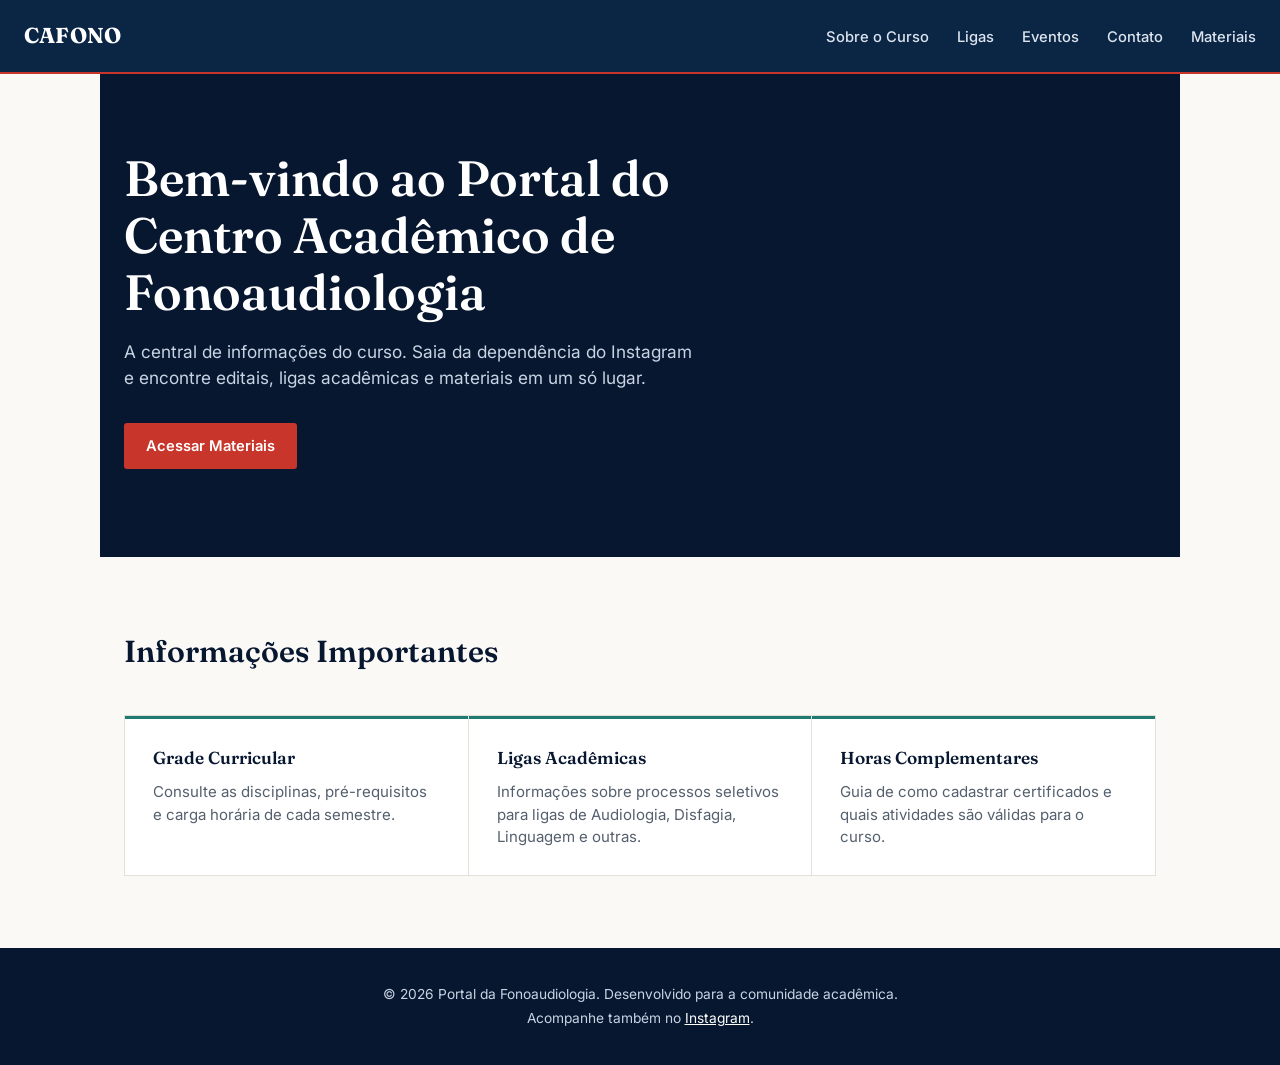
==== index.html @ 1cdaa9bd "asdadas" ====
<!DOCTYPE html>
<html lang="pt-BR">
<head>
    <meta charset="UTF-8">
    <meta name="viewport" content="width=device-width, initial-scale=1.0">
    <title>Portal da Fonoaudiologia</title>
    <link rel="stylesheet" href="stylecssnovo.css">
    <link href="https://fonts.googleapis.com/css2?family=Fraunces:opsz,wght@9..144,400;9..144,500;9..144,600;9..144,700&family=Inter:wght@400;500;600;700&display=swap" rel="stylesheet">
</head>
<body>

    <header>
        <div class="logo">CAFONO</div>
        <nav>
            <ul>
                <li><a href="sobre.html" target="_blank">Sobre o Curso</a></li>
                <li><a href="ligas.html">Ligas</a>
                <li><a href="#eventos">Eventos</a></li>
                <li><a href="#contato">Contato</a></li>
                <li><a href="materiais.html">Materiais</a></li>
            </ul>
        </nav>
    </header>

    <section class="hero">
        <h1>Bem-vindo ao Portal do Centro Acadêmico de Fonoaudiologia</h1>
        <p>A central de informações do curso. Saia da dependência do Instagram e encontre editais, ligas acadêmicas e materiais em um só lugar.</p>
        <a href="materiais.html" class="btn">Acessar Materiais</a>
    </section>

    <section id="sobre" class="info-section">
        <h2>Informações Importantes</h2>
        <div class="cards">
            <div class="card">
                <h3>Grade Curricular</h3>
                <p>Consulte as disciplinas, pré-requisitos e carga horária de cada semestre.</p>
            </div>
            <div class="card">
                <h3>Ligas Acadêmicas</h3>
                <p>Informações sobre processos seletivos para ligas de Audiologia, Disfagia, Linguagem e outras.</p>
            </div>
            <div class="card">
                <h3>Horas Complementares</h3>
                <p>Guia de como cadastrar certificados e quais atividades são válidas para o curso.</p>
            </div>
        </div>
    </section>

    <footer>
        <p>&copy; 2026 Portal da Fonoaudiologia. Desenvolvido para a comunidade acadêmica.</p>
        <p>Acompanhe também no <a href="https://www.instagram.com/cafono.unb/">Instagram</a>.</p>
    </footer>

</body>
</html>
---- stylecssnovo.css ----
:root{
  --navy: #0B2545;
  --navy-deep: #071730;
  --teal: #1F7A72;
  --red: #C8352B;
  --bg: #FAF9F6;
  --paper: #FFFFFF;
  --ink: #1A1A1A;
  --ink-soft: #55606E;
  --line: #E4E0D8;
  --max: 1080px;
}

*{ box-sizing: border-box; }
html{ scroll-behavior: smooth; }
body{
  margin:0;
  background: var(--bg);
  color: var(--ink);
  font-family: 'Inter', sans-serif;
  line-height: 1.5;
  -webkit-font-smoothing: antialiased;
}
h1,h2,h3{
  font-family: 'Fraunces', serif;
  margin: 0;
  color: var(--navy-deep);
}
a{ color: inherit; }
p{ margin: 0; }

/* ---------- HEADER ---------- */
header{
  background: var(--navy);
  color: #fff;
  display: flex;
  align-items: center;
  justify-content: space-between;
  padding: 20px 24px;
  flex-wrap: wrap;
  gap: 12px;
  border-bottom: 2px solid var(--red);
}
.logo{
  font-family: 'Fraunces', serif;
  font-weight: 700;
  font-size: 1.35rem;
  letter-spacing: 0.01em;
}
header nav ul{
  display: flex;
  gap: 28px;
  list-style: none;
  margin: 0;
  padding: 0;
  flex-wrap: wrap;
}
header nav ul li a{
  text-decoration: none;
  color: #DCE4EE;
  font-size: 0.92rem;
  font-weight: 500;
  padding-bottom: 4px;
  border-bottom: 1px solid transparent;
  transition: color .15s ease, border-color .15s ease;
}
header nav ul li a:hover{
  color: #fff;
  border-bottom-color: var(--red);
}

/* ---------- HERO ---------- */
.hero{
  background: var(--navy-deep);
  color: #fff;
  padding: 76px 24px 88px;
  text-align: left;
  max-width: var(--max);
  margin: 0 auto;
}
.hero h1{
  color: #fff;
  font-size: clamp(2.1rem, 4vw, 3.1rem);
  font-weight: 600;
  max-width: 18ch;
  line-height: 1.15;
  margin: 0 0 18px;
}
.hero p{
  max-width: 52ch;
  color: #C9D4E3;
  font-size: 1.08rem;
  margin-bottom: 32px;
}
.btn{
  display: inline-block;
  background: var(--red);
  color: #fff;
  padding: 12px 22px;
  border-radius: 3px;
  font-weight: 600;
  font-size: 0.92rem;
  text-decoration: none;
  transition: background .15s ease;
}
.btn:hover{ background: #a92a22; }

/* ---------- INFO SECTION ---------- */
.info-section{
  max-width: var(--max);
  margin: 0 auto;
  padding: 72px 24px;
}
.info-section > h2{
  font-size: 1.9rem;
  font-weight: 600;
  margin-bottom: 40px;
}
.cards{
  display: grid;
  grid-template-columns: repeat(3, 1fr);
  gap: 1px;
  background: var(--line);
  border: 1px solid var(--line);
}
.card{
  background: var(--paper);
  padding: 26px 28px;
  border-top: 3px solid var(--teal);
}
.card h3{
  font-size: 1.08rem;
  font-weight: 600;
  margin-bottom: 10px;
}
.card p{
  color: var(--ink-soft);
  font-size: 0.94rem;
}

/* ---------- FOOTER ---------- */
footer{
  background: var(--navy-deep);
  color: #C9D4E3;
  padding: 32px 24px;
  font-size: 0.86rem;
  text-align: center;
}
footer p{ margin: 4px 0; }
footer a{
  color: #fff;
  text-decoration: underline;
}

@media (max-width: 720px){
  .cards{ grid-template-columns: 1fr; }
  header nav ul{ gap: 16px; }
}
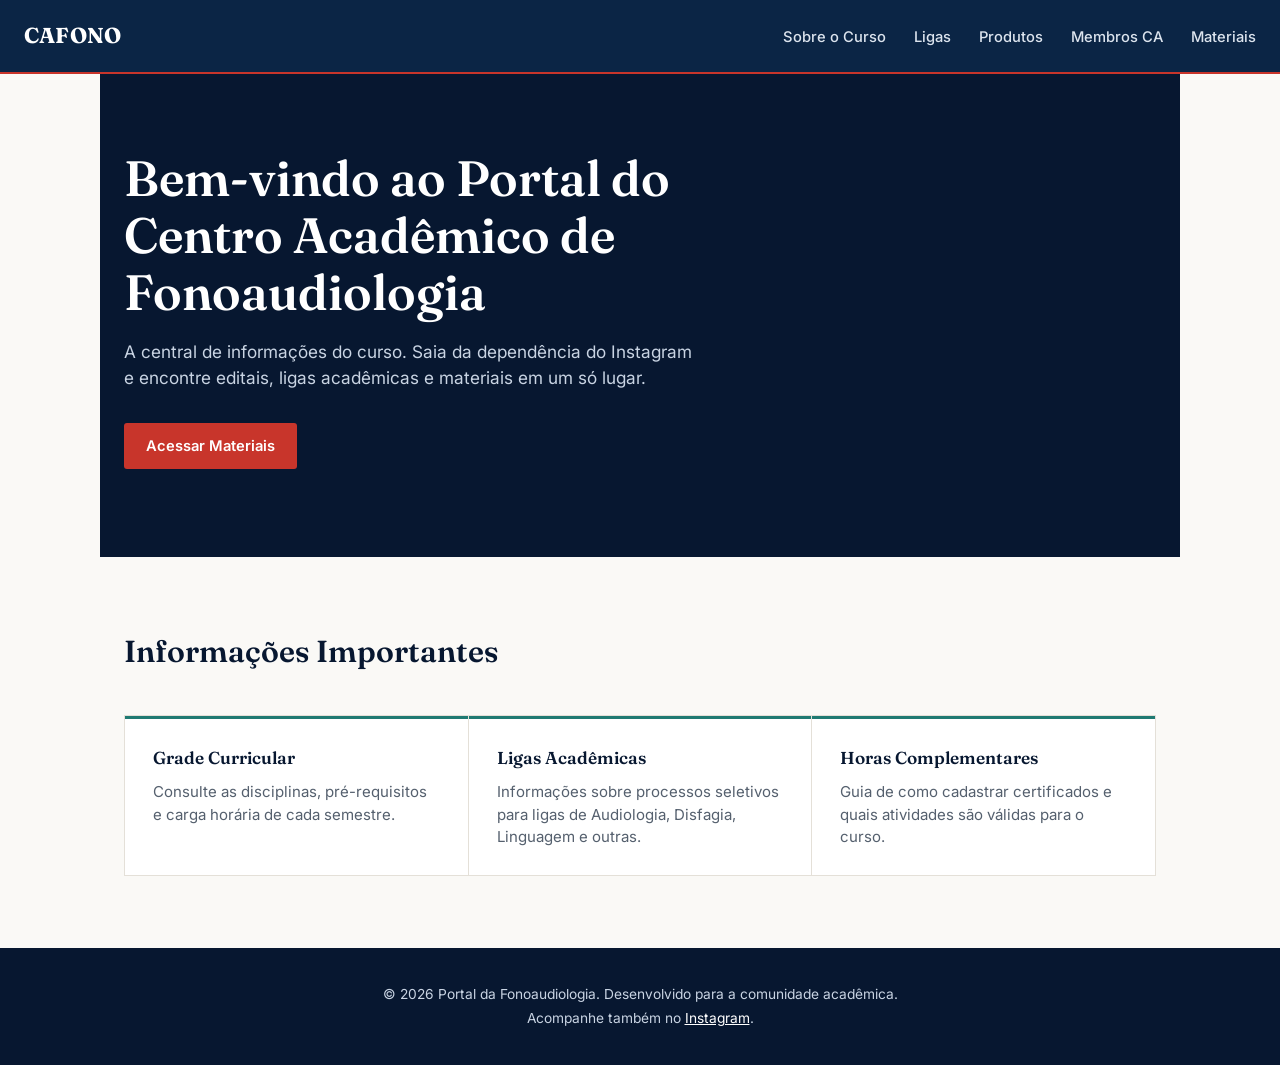
==== commit 3a5e45bb: "Update commit message to reflect changes made to the website, including adding new product ordering " ====
--- a/index.html
+++ b/index.html
@@ -13,11 +13,11 @@
         <div class="logo">CAFONO</div>
         <nav>
             <ul>
-                <li><a href="sobre.html" target="_blank">Sobre o Curso</a></li>
+                <li><a href="sobre.html">Sobre o Curso</a>
                 <li><a href="ligas.html">Ligas</a>
-                <li><a href="#eventos">Eventos</a></li>
-                <li><a href="#contato">Contato</a></li>
-                <li><a href="materiais.html">Materiais</a></li>
+                <li><a href="produtos.html">Produtos</a>
+                <li><a href="membrosca.html">Membros CA</a>
+                <li><a href="materiais.html">Materiais</a>  
             </ul>
         </nav>
     </header>
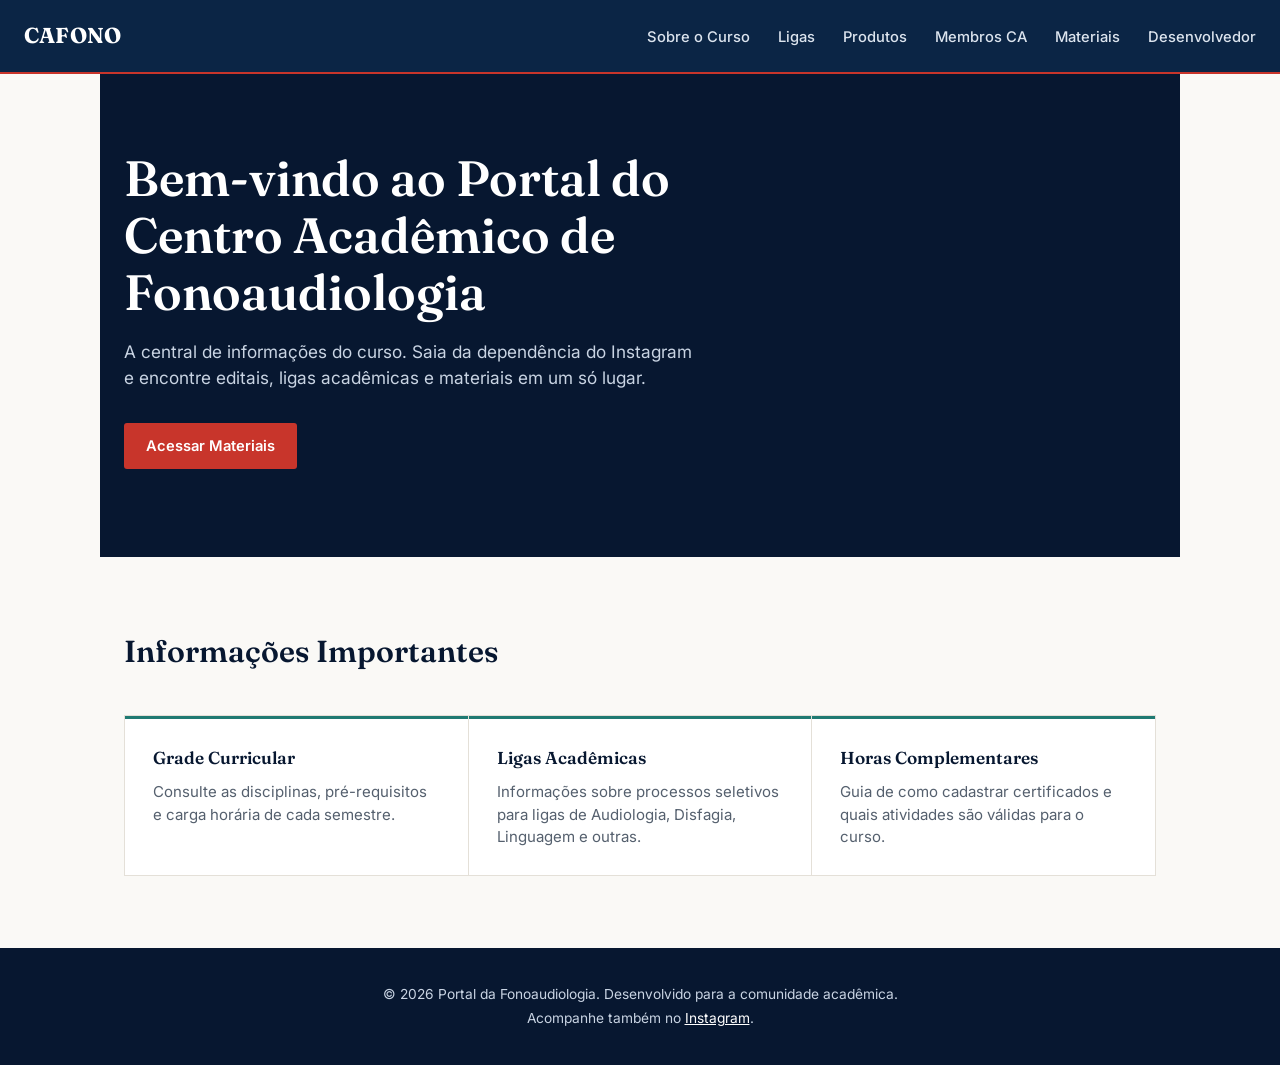
==== commit 41fdcddc: "Much updates have been made to the website, including the addition of a new developer page, updates " ====
--- a/index.html
+++ b/index.html
@@ -18,6 +18,7 @@
                 <li><a href="produtos.html">Produtos</a>
                 <li><a href="membrosca.html">Membros CA</a>
                 <li><a href="materiais.html">Materiais</a>  
+                <li><a href="desenvolvedor.html">Desenvolvedor</a>
             </ul>
         </nav>
     </header>
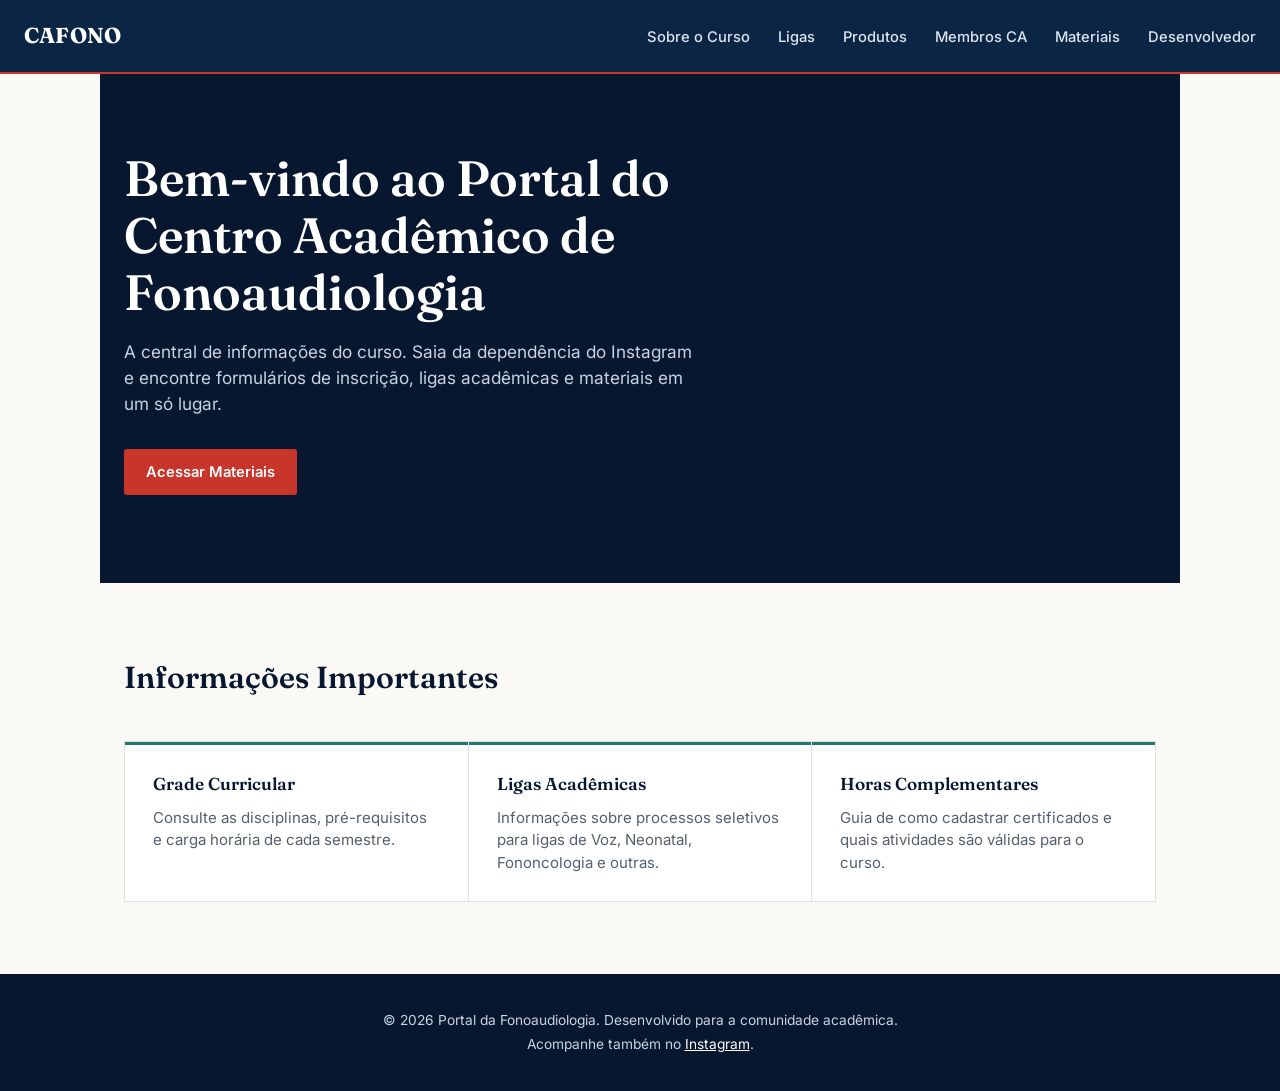
==== commit 6843a9d3: "Update of the navigation menu in sobre.html to include a link to the homepage and remove the comment" ====
--- a/index.html
+++ b/index.html
@@ -25,7 +25,7 @@
 
     <section class="hero">
         <h1>Bem-vindo ao Portal do Centro Acadêmico de Fonoaudiologia</h1>
-        <p>A central de informações do curso. Saia da dependência do Instagram e encontre editais, ligas acadêmicas e materiais em um só lugar.</p>
+        <p>A central de informações do curso. Saia da dependência do Instagram e encontre formulários de inscrição, ligas acadêmicas e materiais em um só lugar.</p>
         <a href="materiais.html" class="btn">Acessar Materiais</a>
     </section>
 
@@ -38,7 +38,7 @@
             </div>
             <div class="card">
                 <h3>Ligas Acadêmicas</h3>
-                <p>Informações sobre processos seletivos para ligas de Audiologia, Disfagia, Linguagem e outras.</p>
+                <p>Informações sobre processos seletivos para ligas de Voz, Neonatal, Fononcologia e outras.</p>
             </div>
             <div class="card">
                 <h3>Horas Complementares</h3>
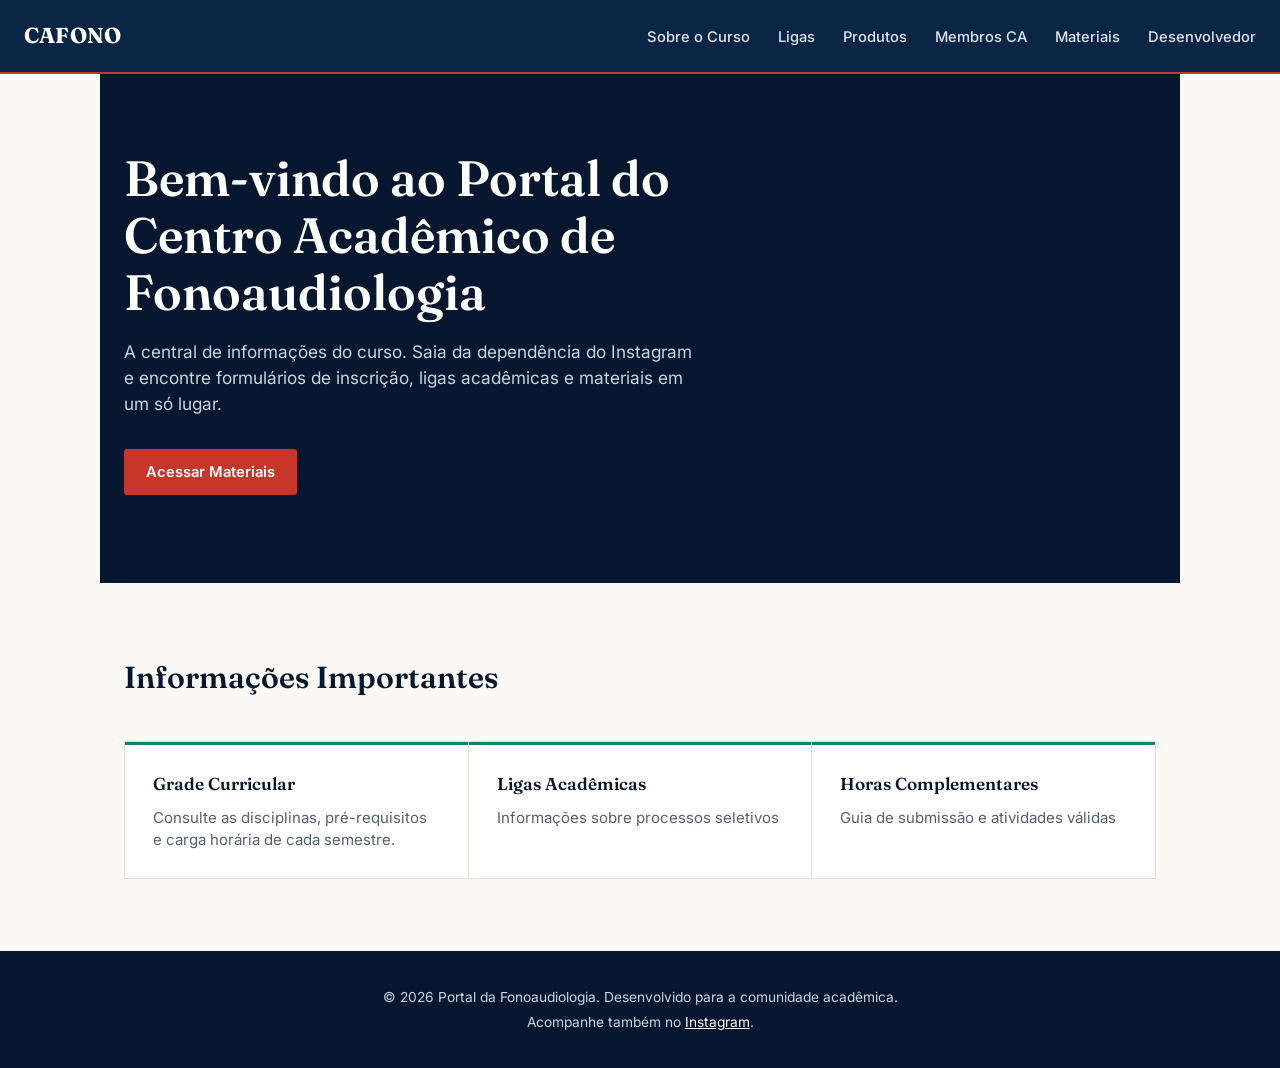
==== commit c3d4df25: "alteração gramatical e de clareza no site do CAFONO." ====
--- a/index.html
+++ b/index.html
@@ -38,11 +38,11 @@
             </div>
             <div class="card">
                 <h3>Ligas Acadêmicas</h3>
-                <p>Informações sobre processos seletivos para ligas de Voz, Neonatal, Fononcologia e outras.</p>
+                <p>Informações sobre processos seletivos</p>
             </div>
             <div class="card">
                 <h3>Horas Complementares</h3>
-                <p>Guia de como cadastrar certificados e quais atividades são válidas para o curso.</p>
+                <p>Guia de submissão e atividades válidas</p>
             </div>
         </div>
     </section>
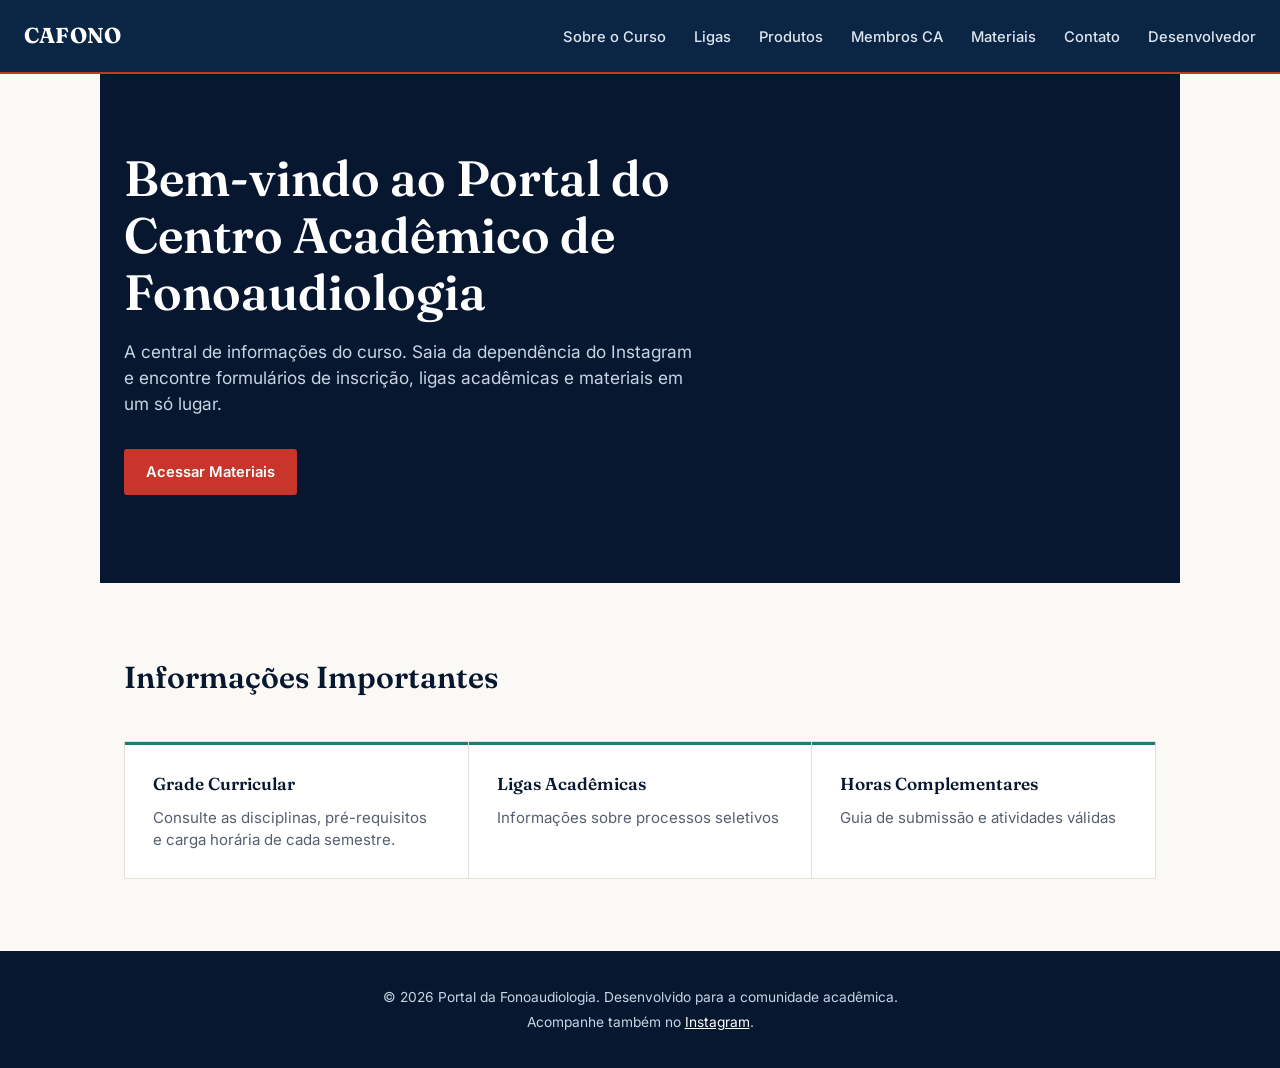
==== commit 36600056: "Atualizações recentes: - Adicionado o arquivo `contatos.html` com informações de contato e links par" ====
--- a/index.html
+++ b/index.html
@@ -18,6 +18,7 @@
                 <li><a href="produtos.html">Produtos</a>
                 <li><a href="membrosca.html">Membros CA</a>
                 <li><a href="materiais.html">Materiais</a>  
+                <li><a href="contatos.html">Contato</a>
                 <li><a href="desenvolvedor.html">Desenvolvedor</a>
             </ul>
         </nav>
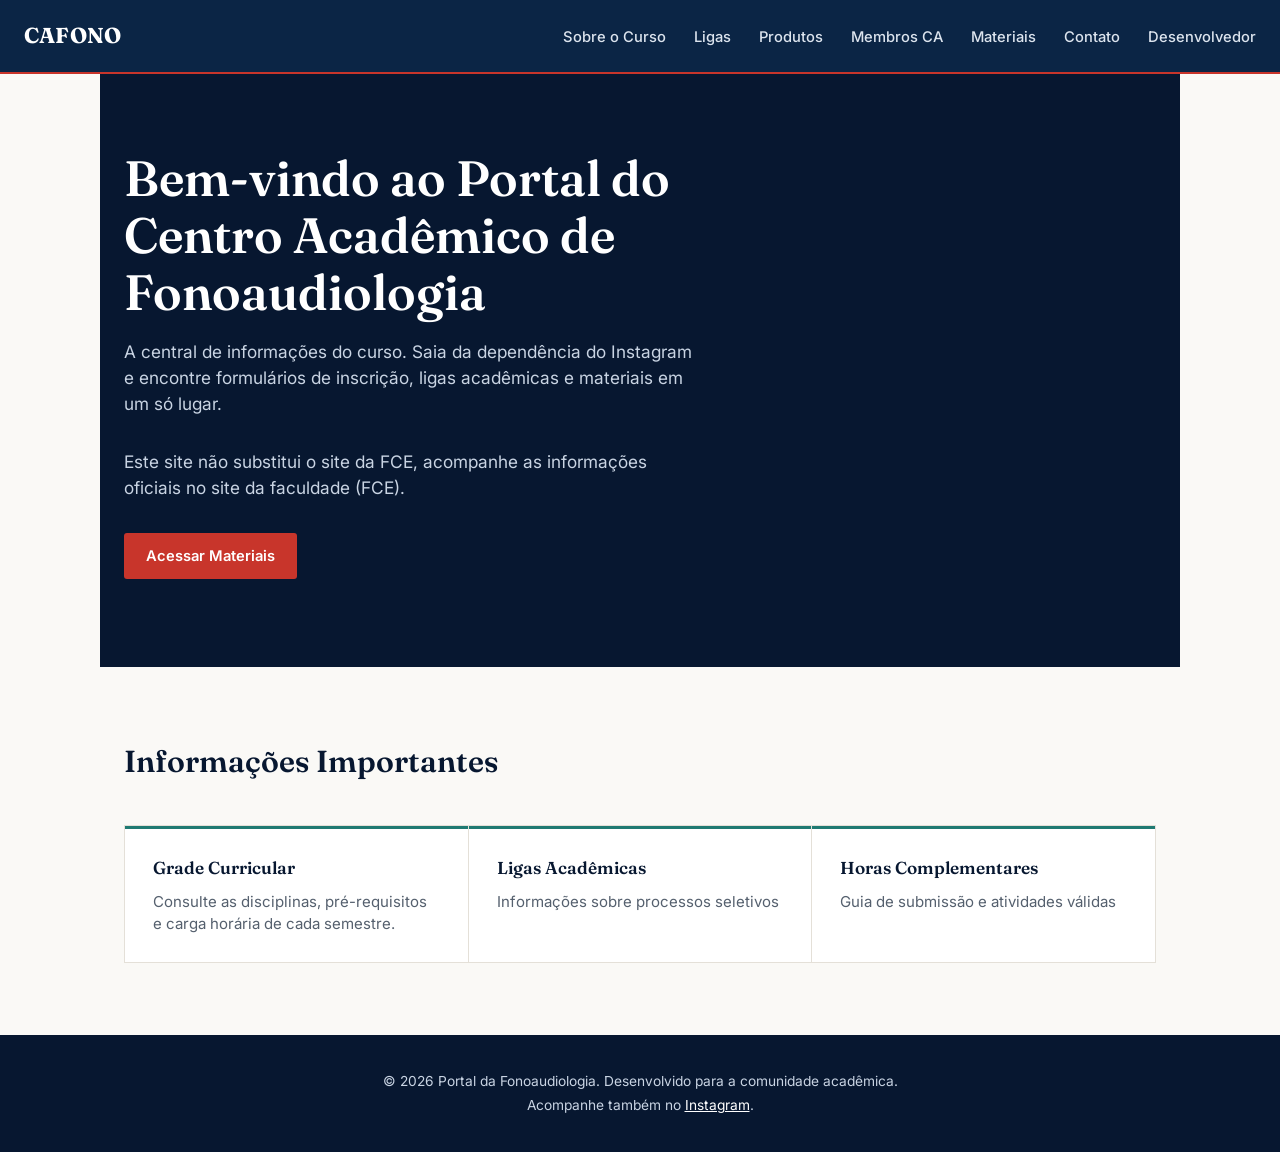
==== commit 7522e453: "Atualizações nos links de encomenda dos produtos para direcionar para o formulário do Google Forms, " ====
--- a/index.html
+++ b/index.html
@@ -27,6 +27,7 @@
     <section class="hero">
         <h1>Bem-vindo ao Portal do Centro Acadêmico de Fonoaudiologia</h1>
         <p>A central de informações do curso. Saia da dependência do Instagram e encontre formulários de inscrição, ligas acadêmicas e materiais em um só lugar.</p>
+        <p>Este site não substitui o site da FCE, acompanhe as informações oficiais no site da faculdade (FCE).</p>
         <a href="materiais.html" class="btn">Acessar Materiais</a>
     </section>
 
